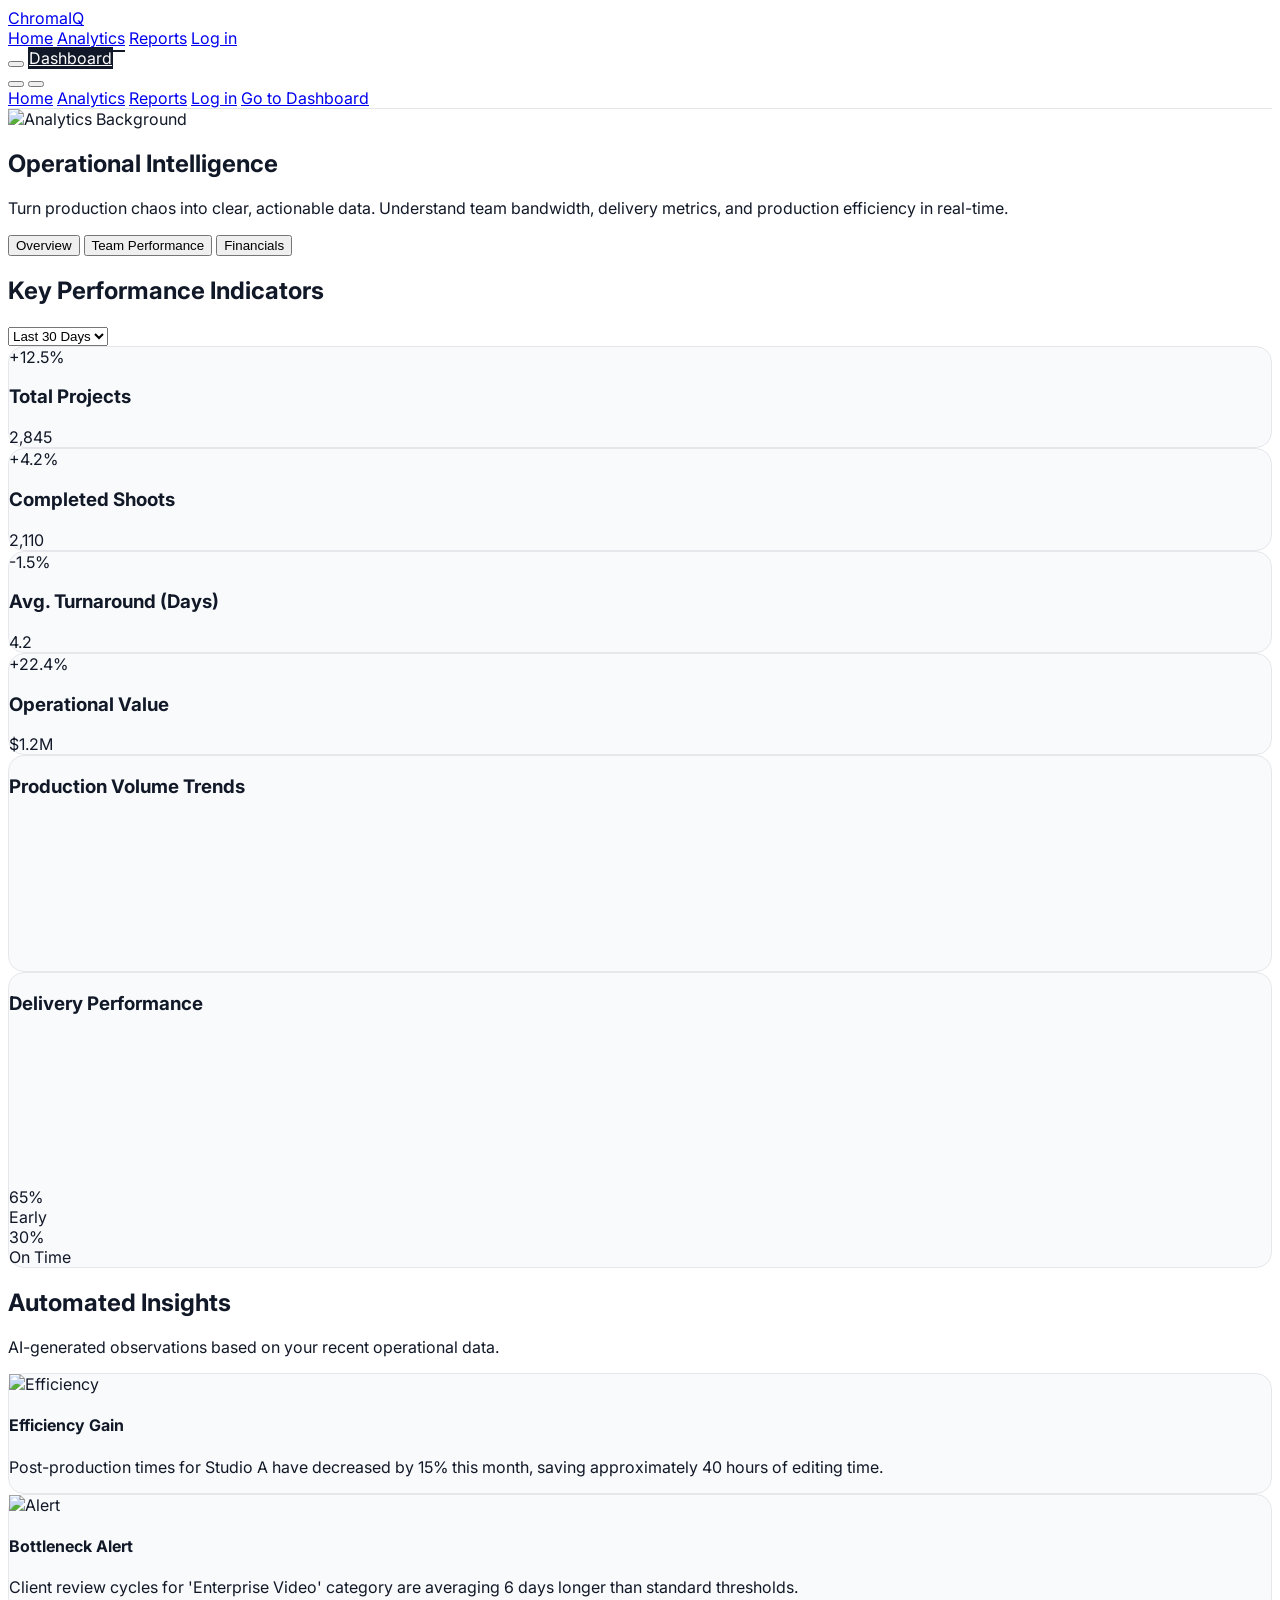
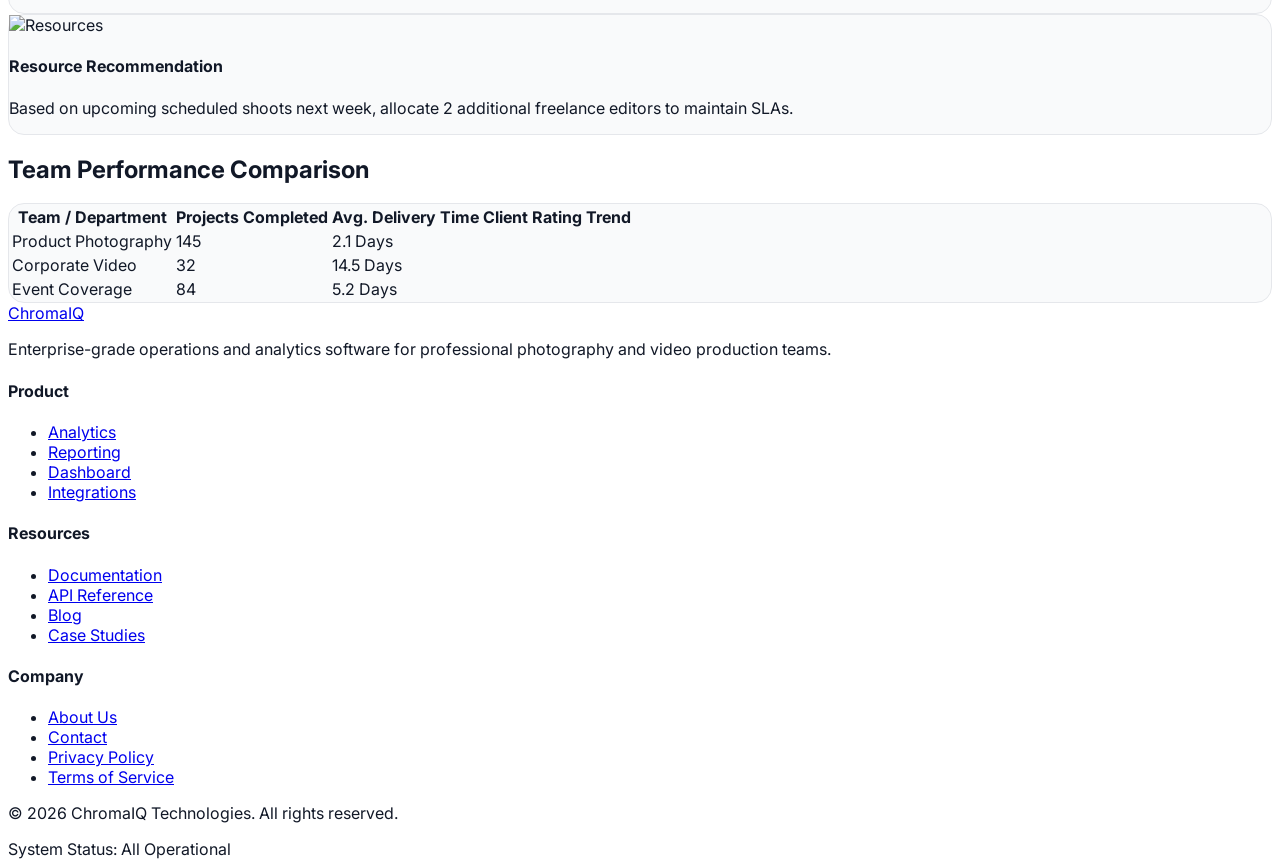
==== analytics.html @ 1019484f "first commit" ====
<!DOCTYPE html>
<html lang="en">
<head>
    <meta charset="UTF-8">
    <meta name="viewport" content="width=device-width, initial-scale=1.0">
    <title>Analytics & Insights | ChromaIQ</title>
    
    <link href="https://fonts.googleapis.com/css2?family=Inter:wght@300;400;500;600;700&display=swap" rel="stylesheet">
    <script src="https://unpkg.com/@phosphor-icons/web"></script>
    <script src="https://cdn.tailwindcss.com"></script>
    
    <script>
        tailwind.config = {
            darkMode: 'class',
            theme: {
                extend: {
                    fontFamily: {
                        sans: ['Inter', 'sans-serif'],
                    },
                    colors: {
                        brand: {
                            50: '#f0fdfa',
                            500: '#14b8a6',
                            900: '#134e4a',
                        }
                    }
                }
            }
        }
    </script>
    <link rel="stylesheet" href="style.css">
    
    <link rel="icon" href="data:image/svg+xml,<svg xmlns=%22http://www.w3.org/2000/svg%22 viewBox=%220 0 100 100%22><text y=%22.9em%22 font-size=%2290%22>⚡</text></svg>">

    <!-- Chart.js -->
    <script src="https://cdn.jsdelivr.net/npm/chart.js"></script>
</head>
<body class="antialiased selection:bg-indigo-500 selection:text-white">

    <!-- Global Header -->
    <header class="glass-header fixed w-full top-0 z-40 transition-all duration-300">
        <div class="max-w-7xl mx-auto px-4 sm:px-6 lg:px-8">
            <div class="flex justify-between items-center h-20 relative">
                <!-- Logo -->
                <div class="flex-1 flex justify-start">
                    <a href="index.html" class="flex items-center gap-2 group">
                        <div class="w-8 h-8 rounded bg-gradient-to-br from-indigo-500 to-purple-600 flex items-center justify-center text-white font-bold text-xl group-hover:shadow-lg transition-all">
                            <i class="ph ph-aperture"></i>
                        </div>
                        <span class="font-bold text-xl tracking-tight">ChromaIQ</span>
                    </a>
                </div>

                <!-- Desktop Nav -->
                <nav class="hidden md:flex absolute left-1/2 -translate-x-1/2 items-center gap-8">
                    <a href="index.html" class="nav-link text-sm font-medium text-gray-500 hover:text-gray-900 dark:text-gray-400 dark:hover:text-white">Home</a>
                    <a href="analytics.html" class="nav-link active text-sm font-medium">Analytics</a>
                    <a href="reports.html" class="nav-link text-sm font-medium text-gray-500 hover:text-gray-900 dark:text-gray-400 dark:hover:text-white">Reports</a>
                    <a href="login.html" class="nav-link text-sm font-medium text-gray-500 hover:text-gray-900 dark:text-gray-400 dark:hover:text-white">Log in</a>
                </nav>

                <!-- Right Actions -->
                <div class="hidden md:flex flex-1 justify-end items-center gap-6">
                    <button class="theme-toggle p-2 rounded-full hover:bg-gray-100 dark:hover:bg-gray-800 transition-colors" aria-label="Toggle Theme">
                        <i class="ph ph-moon text-xl dark:hidden"></i>
                        <i class="ph ph-sun text-xl hidden dark:block"></i>
                    </button>
                    <a href="dashboard.html" class="btn-primary px-5 py-2.5 rounded-full text-sm font-medium flex items-center gap-2">
                        Dashboard <i class="ph ph-arrow-right"></i>
                    </a>
                </div>

                <div class="flex items-center gap-4 md:hidden">
                    <button class="theme-toggle p-2 rounded-full hover:bg-gray-100 dark:hover:bg-gray-800 transition-colors">
                        <i class="ph ph-moon text-xl dark:hidden"></i>
                        <i class="ph ph-sun text-xl hidden dark:block"></i>
                    </button>
                    <button id="mobile-menu-btn" class="p-2 -mr-2 text-gray-600 dark:text-gray-300">
                        <i class="ph ph-list text-2xl"></i>
                    </button>
                </div>
            </div>
        </div>

        <div id="mobile-menu" class="hidden md:hidden bg-white dark:bg-[#0a0a0b] border-t border-gray-200 dark:border-gray-800">
            <div class="px-4 pt-2 pb-6 space-y-1">
                <a href="index.html" class="block px-3 py-3 font-medium text-gray-600 dark:text-gray-400 hover:bg-gray-50 dark:hover:bg-gray-900 rounded-md">Home</a>
                <a href="analytics.html" class="block px-3 py-3 font-medium rounded-md bg-gray-50 dark:bg-gray-900">Analytics</a>
                <a href="reports.html" class="block px-3 py-3 font-medium text-gray-600 dark:text-gray-400 hover:bg-gray-50 dark:hover:bg-gray-900 rounded-md">Reports</a>
                    <a href="login.html" class="nav-link text-sm font-medium text-gray-500 hover:text-gray-900 dark:text-gray-400 dark:hover:text-white">Log in</a>
                <a href="dashboard.html" class="block px-3 py-3 font-medium text-white bg-indigo-600 rounded-md text-center mt-2">Go to Dashboard</a>
            </div>
        </div>
    </header>

    <main class="pt-20">
        <!-- Section 1: Analytics Hero -->
        <section class="relative min-h-[500px] flex items-center justify-center pt-24 pb-20 overflow-hidden border-b border-gray-200 dark:border-gray-800">
            <!-- Background Image -->
            <div class="absolute inset-0 z-0">
                <img src="https://images.unsplash.com/photo-1551288049-bebda4e38f71?auto=format&fit=crop&q=80&w=2070" alt="Analytics Background" class="w-full h-full object-cover object-center transform scale-125 md:scale-110 pointer-events-none">
                <div class="absolute inset-0 bg-white/70 dark:bg-[#0a0a0b]/80 pointer-events-none"></div>
                <div class="absolute top-0 left-1/2 w-[1000px] h-[1000px] -translate-x-1/2 -translate-y-1/2 rounded-full bg-gradient-to-b from-indigo-500/10 to-transparent dark:from-indigo-500/20 blur-3xl pointer-events-none"></div>
            </div>

            <div class="max-w-7xl mx-auto px-4 sm:px-6 lg:px-8 relative z-10 text-center fade-up w-full">
                <h1 class="text-4xl md:text-5xl font-bold tracking-tight mb-6">Operational Intelligence</h1>
                <p class="text-xl text-gray-600 dark:text-gray-400 max-w-2xl mx-auto mb-12">
                    Turn production chaos into clear, actionable data. Understand team bandwidth, delivery metrics, and production efficiency in real-time.
                </p>
                
                <div class="inline-flex bg-white dark:bg-[#0a0a0b] border border-gray-200 dark:border-gray-800 rounded-lg p-1 shadow-sm">
                    <button class="px-4 py-2 rounded-md bg-indigo-50 dark:bg-indigo-900/30 text-indigo-600 dark:text-indigo-400 text-sm font-medium">Overview</button>
                    <button class="px-4 py-2 rounded-md text-gray-500 hover:text-gray-900 dark:hover:text-white text-sm font-medium transition-colors">Team Performance</button>
                    <button class="px-4 py-2 rounded-md text-gray-500 hover:text-gray-900 dark:hover:text-white text-sm font-medium transition-colors">Financials</button>
                </div>
            </div>
        </section>

        <!-- Section 2: Performance Overview -->
        <section class="py-16">
            <div class="max-w-7xl mx-auto px-4 sm:px-6 lg:px-8">
                <div class="flex justify-between items-center mb-8 fade-up">
                    <h2 class="text-2xl font-bold">Key Performance Indicators</h2>
                    <select class="bg-transparent border border-gray-300 dark:border-gray-700 rounded-md py-1.5 pl-3 pr-8 text-sm focus:ring-indigo-500 focus:border-indigo-500">
                        <option>Last 30 Days</option>
                        <option>This Quarter</option>
                        <option>Year to Date</option>
                    </select>
                </div>
                
                <div class="grid grid-cols-1 md:grid-cols-2 lg:grid-cols-4 gap-6 fade-up">
                    <div class="card p-6">
                        <div class="flex justify-between items-start mb-4">
                            <div class="p-2 rounded-lg bg-indigo-50 dark:bg-indigo-900/30 text-indigo-600">
                                <i class="ph ph-briefcase text-xl"></i>
                            </div>
                            <span class="flex items-center text-sm font-medium text-green-600"><i class="ph ph-trend-up mr-1"></i> +12.5%</span>
                        </div>
                        <h3 class="text-gray-500 text-sm font-medium mb-1">Total Projects</h3>
                        <div class="text-3xl font-bold">2,845</div>
                    </div>
                    
                    <div class="card p-6">
                        <div class="flex justify-between items-start mb-4">
                            <div class="p-2 rounded-lg bg-green-50 dark:bg-green-900/30 text-green-600">
                                <i class="ph ph-check-circle text-xl"></i>
                            </div>
                            <span class="flex items-center text-sm font-medium text-green-600"><i class="ph ph-trend-up mr-1"></i> +4.2%</span>
                        </div>
                        <h3 class="text-gray-500 text-sm font-medium mb-1">Completed Shoots</h3>
                        <div class="text-3xl font-bold">2,110</div>
                    </div>

                    <div class="card p-6">
                        <div class="flex justify-between items-start mb-4">
                            <div class="p-2 rounded-lg bg-yellow-50 dark:bg-yellow-900/30 text-yellow-600">
                                <i class="ph ph-clock text-xl"></i>
                            </div>
                            <span class="flex items-center text-sm font-medium text-red-500"><i class="ph ph-trend-down mr-1"></i> -1.5%</span>
                        </div>
                        <h3 class="text-gray-500 text-sm font-medium mb-1">Avg. Turnaround (Days)</h3>
                        <div class="text-3xl font-bold">4.2</div>
                    </div>

                    <div class="card p-6">
                        <div class="flex justify-between items-start mb-4">
                            <div class="p-2 rounded-lg bg-purple-50 dark:bg-purple-900/30 text-purple-600">
                                <i class="ph ph-currency-dollar text-xl"></i>
                            </div>
                            <span class="flex items-center text-sm font-medium text-green-600"><i class="ph ph-trend-up mr-1"></i> +22.4%</span>
                        </div>
                        <h3 class="text-gray-500 text-sm font-medium mb-1">Operational Value</h3>
                        <div class="text-3xl font-bold">$1.2M</div>
                    </div>
                </div>
            </div>
        </section>

        <!-- Section 3: Production Analytics (Charts) -->
        <section class="py-12">
            <div class="max-w-7xl mx-auto px-4 sm:px-6 lg:px-8">
                <div class="grid grid-cols-1 lg:grid-cols-3 gap-8">
                    <div class="card p-6 col-span-1 lg:col-span-2 fade-up">
                        <h3 class="text-lg font-bold mb-6">Production Volume Trends</h3>
                        <div class="w-full h-72">
                            <canvas id="volumeChart"></canvas>
                        </div>
                    </div>
                    
                    <div class="card p-6 col-span-1 fade-up">
                        <h3 class="text-lg font-bold mb-6">Delivery Performance</h3>
                        <div class="w-full h-64 flex justify-center">
                            <canvas id="deliveryChart"></canvas>
                        </div>
                        <div class="mt-4 grid grid-cols-2 gap-4 text-center text-sm">
                            <div>
                                <div class="font-bold text-lg text-indigo-500">65%</div>
                                <div class="text-gray-500">Early</div>
                            </div>
                            <div>
                                <div class="font-bold text-lg text-purple-500">30%</div>
                                <div class="text-gray-500">On Time</div>
                            </div>
                        </div>
                    </div>
                </div>
            </div>
        </section>

        <!-- Section 4: Automated Performance Intelligence -->
        <section class="py-16 bg-gray-50 dark:bg-[#121214] border-y border-gray-200 dark:border-gray-800">
            <div class="max-w-7xl mx-auto px-4 sm:px-6 lg:px-8">
                <div class="mb-10 fade-up">
                    <h2 class="text-2xl font-bold mb-2">Automated Insights</h2>
                    <p class="text-gray-600 dark:text-gray-400">AI-generated observations based on your recent operational data.</p>
                </div>
                
                <div class="grid grid-cols-1 md:grid-cols-3 gap-6">
                    <div class="card p-6 border-l-4 border-l-green-500 fade-up">
                        <div class="flex items-center gap-3 mb-3">
                            <img src="https://images.unsplash.com/photo-1542601906990-b4d3fb778b09?auto=format&fit=crop&q=80&w=100" alt="Efficiency" class="w-6 h-6 rounded-md object-cover">
                            <h4 class="font-semibold">Efficiency Gain</h4>
                        </div>
                        <p class="text-sm text-gray-600 dark:text-gray-400">Post-production times for Studio A have decreased by 15% this month, saving approximately 40 hours of editing time.</p>
                    </div>

                    <div class="card p-6 border-l-4 border-l-yellow-500 fade-up" style="transition-delay: 100ms;">
                        <div class="flex items-center gap-3 mb-3">
                            <img src="https://images.unsplash.com/photo-1517430816045-df4b7de11d1d?auto=format&fit=crop&q=80&w=100" alt="Alert" class="w-6 h-6 rounded-md object-cover">
                            <h4 class="font-semibold">Bottleneck Alert</h4>
                        </div>
                        <p class="text-sm text-gray-600 dark:text-gray-400">Client review cycles for 'Enterprise Video' category are averaging 6 days longer than standard thresholds.</p>
                    </div>

                    <div class="card p-6 border-l-4 border-l-indigo-500 fade-up" style="transition-delay: 200ms;">
                        <div class="flex items-center gap-3 mb-3">
                            <img src="https://images.unsplash.com/photo-1522071820081-009f0129c71c?auto=format&fit=crop&q=80&w=100" alt="Resources" class="w-6 h-6 rounded-md object-cover">
                            <h4 class="font-semibold">Resource Recommendation</h4>
                        </div>
                        <p class="text-sm text-gray-600 dark:text-gray-400">Based on upcoming scheduled shoots next week, allocate 2 additional freelance editors to maintain SLAs.</p>
                    </div>
                </div>
            </div>
        </section>

        <!-- Section 5: Analytics Comparison -->
        <section class="py-16 mb-12">
            <div class="max-w-7xl mx-auto px-4 sm:px-6 lg:px-8 fade-up">
                <h2 class="text-2xl font-bold mb-8">Team Performance Comparison</h2>
                
                <div class="card overflow-hidden">
                    <div class="overflow-x-auto">
                        <table class="w-full text-left border-collapse">
                            <thead>
                                <tr class="bg-gray-50 dark:bg-gray-900 border-b border-gray-200 dark:border-gray-800 text-sm font-medium text-gray-500">
                                    <th class="py-4 px-6">Team / Department</th>
                                    <th class="py-4 px-6">Projects Completed</th>
                                    <th class="py-4 px-6">Avg. Delivery Time</th>
                                    <th class="py-4 px-6">Client Rating</th>
                                    <th class="py-4 px-6 text-right">Trend</th>
                                </tr>
                            </thead>
                            <tbody class="divide-y divide-gray-200 dark:divide-gray-800 text-sm">
                                <tr class="hover:bg-gray-50 dark:hover:bg-gray-800/50 transition-colors">
                                    <td class="py-4 px-6 font-medium">Product Photography</td>
                                    <td class="py-4 px-6">145</td>
                                    <td class="py-4 px-6">2.1 Days</td>
                                    <td class="py-4 px-6">
                                        <div class="flex text-yellow-400"><i class="ph-fill ph-star"></i><i class="ph-fill ph-star"></i><i class="ph-fill ph-star"></i><i class="ph-fill ph-star"></i><i class="ph-fill ph-star-half"></i></div>
                                    </td>
                                    <td class="py-4 px-6 text-right text-green-500"><i class="ph ph-trend-up"></i></td>
                                </tr>
                                <tr class="hover:bg-gray-50 dark:hover:bg-gray-800/50 transition-colors">
                                    <td class="py-4 px-6 font-medium">Corporate Video</td>
                                    <td class="py-4 px-6">32</td>
                                    <td class="py-4 px-6">14.5 Days</td>
                                    <td class="py-4 px-6">
                                        <div class="flex text-yellow-400"><i class="ph-fill ph-star"></i><i class="ph-fill ph-star"></i><i class="ph-fill ph-star"></i><i class="ph-fill ph-star"></i><i class="ph ph-star"></i></div>
                                    </td>
                                    <td class="py-4 px-6 text-right text-gray-400"><i class="ph ph-minus"></i></td>
                                </tr>
                                <tr class="hover:bg-gray-50 dark:hover:bg-gray-800/50 transition-colors">
                                    <td class="py-4 px-6 font-medium">Event Coverage</td>
                                    <td class="py-4 px-6">84</td>
                                    <td class="py-4 px-6">5.2 Days</td>
                                    <td class="py-4 px-6">
                                        <div class="flex text-yellow-400"><i class="ph-fill ph-star"></i><i class="ph-fill ph-star"></i><i class="ph-fill ph-star"></i><i class="ph-fill ph-star"></i><i class="ph-fill ph-star"></i></div>
                                    </td>
                                    <td class="py-4 px-6 text-right text-red-500"><i class="ph ph-trend-down"></i></td>
                                </tr>
                            </tbody>
                        </table>
                    </div>
                </div>
            </div>
        </section>
    </main>

    <!-- Global Footer -->
    <footer class="bg-white dark:bg-[#0a0a0b] border-t border-gray-200 dark:border-gray-800 pt-16 pb-8">
        <div class="max-w-7xl mx-auto px-4 sm:px-6 lg:px-8">
            <div class="grid grid-cols-1 md:grid-cols-4 gap-12 mb-12">
                <div class="col-span-1 md:col-span-1">
                    <a href="index.html" class="flex items-center gap-2 mb-4">
                        <div class="w-6 h-6 rounded bg-gradient-to-br from-indigo-500 to-purple-600 flex items-center justify-center text-white font-bold text-sm">
                            <i class="ph ph-aperture"></i>
                        </div>
                        <span class="font-bold text-lg tracking-tight">ChromaIQ</span>
                    </a>
                    <p class="text-sm text-gray-500 dark:text-gray-400 mb-6">
                        Enterprise-grade operations and analytics software for professional photography and video production teams.
                    </p>
                    <div class="flex items-center gap-4">
                        <a href="#" class="text-gray-400 hover:text-gray-900 dark:hover:text-white transition-colors"><i class="ph-fill ph-linkedin-logo text-xl"></i></a>
                        <a href="#" class="text-gray-400 hover:text-gray-900 dark:hover:text-white transition-colors"><i class="ph-fill ph-x-logo text-xl"></i></a>
                        <a href="#" class="text-gray-400 hover:text-gray-900 dark:hover:text-white transition-colors"><i class="ph-fill ph-instagram-logo text-xl"></i></a>
                        <a href="#" class="text-gray-400 hover:text-gray-900 dark:hover:text-white transition-colors"><i class="ph-fill ph-youtube-logo text-xl"></i></a>
                    </div>
                </div>
                
                <div>
                    <h4 class="font-semibold mb-4 text-sm uppercase tracking-wider">Product</h4>
                    <ul class="space-y-3 text-sm text-gray-500 dark:text-gray-400">
                        <li><a href="analytics.html" class="hover:text-indigo-500 transition-colors">Analytics</a></li>
                        <li><a href="reports.html" class="hover:text-indigo-500 transition-colors">Reporting</a></li>
                        <li><a href="dashboard.html" class="hover:text-indigo-500 transition-colors">Dashboard</a></li>
                        <li><a href="#" class="hover:text-indigo-500 transition-colors">Integrations</a></li>
                    </ul>
                </div>
                
                <div>
                    <h4 class="font-semibold mb-4 text-sm uppercase tracking-wider">Resources</h4>
                    <ul class="space-y-3 text-sm text-gray-500 dark:text-gray-400">
                        <li><a href="#" class="hover:text-indigo-500 transition-colors">Documentation</a></li>
                        <li><a href="#" class="hover:text-indigo-500 transition-colors">API Reference</a></li>
                        <li><a href="#" class="hover:text-indigo-500 transition-colors">Blog</a></li>
                        <li><a href="#" class="hover:text-indigo-500 transition-colors">Case Studies</a></li>
                    </ul>
                </div>
                
                <div>
                    <h4 class="font-semibold mb-4 text-sm uppercase tracking-wider">Company</h4>
                    <ul class="space-y-3 text-sm text-gray-500 dark:text-gray-400">
                        <li><a href="#" class="hover:text-indigo-500 transition-colors">About Us</a></li>
                        <li><a href="#" class="hover:text-indigo-500 transition-colors">Contact</a></li>
                        <li><a href="#" class="hover:text-indigo-500 transition-colors">Privacy Policy</a></li>
                        <li><a href="#" class="hover:text-indigo-500 transition-colors">Terms of Service</a></li>
                    </ul>
                </div>
            </div>
            
            <div class="border-t border-gray-200 dark:border-gray-800 pt-8 flex flex-col md:flex-row justify-between items-center gap-4 text-sm text-gray-500">
                <p>&copy; 2026 ChromaIQ Technologies. All rights reserved.</p>
                <div class="flex gap-4">
                    <span>System Status: <span class="text-green-500">All Operational</span></span>
                </div>
            </div>
        </div>
    </footer>

    <!-- Back to Top -->
    <button id="back-to-top" class="w-12 h-12 rounded-full bg-indigo-600 text-white flex items-center justify-center shadow-lg hover:bg-indigo-700 transition-colors" aria-label="Back to top">
        <i class="ph-bold ph-arrow-up"></i>
    </button>

    <script src="script.js"></script>
    <script>
        // Charts Initialization
        document.addEventListener('DOMContentLoaded', function() {
            const getColors = () => {
                const isDark = document.documentElement.classList.contains('dark');
                return {
                    text: isDark ? '#9ca3af' : '#6b7280',
                    grid: isDark ? '#27272a' : '#e5e7eb',
                };
            };

            const initCharts = () => {
                const colors = getColors();
                
                // Volume Chart
                const ctxVolume = document.getElementById('volumeChart');
                if (ctxVolume) {
                    new Chart(ctxVolume, {
                        type: 'line',
                        data: {
                            labels: ['Jan', 'Feb', 'Mar', 'Apr', 'May', 'Jun'],
                            datasets: [{
                                label: 'Photography',
                                data: [65, 78, 90, 81, 105, 120],
                                borderColor: '#6366f1',
                                backgroundColor: 'rgba(99, 102, 241, 0.1)',
                                tension: 0.4,
                                fill: true
                            }, {
                                label: 'Video',
                                data: [28, 40, 35, 50, 48, 65],
                                borderColor: '#a855f7',
                                tension: 0.4
                            }]
                        },
                        options: {
                            responsive: true,
                            maintainAspectRatio: false,
                            plugins: { legend: { labels: { color: colors.text } } },
                            scales: {
                                x: { grid: { color: colors.grid }, ticks: { color: colors.text } },
                                y: { grid: { color: colors.grid }, ticks: { color: colors.text } }
                            }
                        }
                    });
                }

                // Delivery Chart
                const ctxDelivery = document.getElementById('deliveryChart');
                if (ctxDelivery) {
                    new Chart(ctxDelivery, {
                        type: 'doughnut',
                        data: {
                            labels: ['Early', 'On Time', 'Late'],
                            datasets: [{
                                data: [65, 30, 5],
                                backgroundColor: ['#6366f1', '#a855f7', '#ef4444'],
                                borderWidth: 0
                            }]
                        },
                        options: {
                            responsive: true,
                            maintainAspectRatio: false,
                            cutout: '75%',
                            plugins: {
                                legend: { position: 'bottom', labels: { color: colors.text } }
                            }
                        }
                    });
                }
            };

            initCharts();
            
            // Re-init charts on theme toggle to update colors (simplified for static demo)
            const toggles = document.querySelectorAll('.theme-toggle');
            toggles.forEach(toggle => {
                toggle.addEventListener('click', () => {
                    setTimeout(() => {
                        Chart.helpers.each(Chart.instances, function(instance) {
                            const colors = getColors();
                            instance.options.plugins.legend.labels.color = colors.text;
                            if (instance.options.scales) {
                                instance.options.scales.x.grid.color = colors.grid;
                                instance.options.scales.x.ticks.color = colors.text;
                                instance.options.scales.y.grid.color = colors.grid;
                                instance.options.scales.y.ticks.color = colors.text;
                            }
                            instance.update();
                        });
                    }, 50);
                });
            });
        });
    </script>
</body>
</html>
---- style.css ----
:root {
  --bg-primary: #ffffff;
  --bg-secondary: #f9fafb;
  --text-primary: #111827;
  --text-secondary: #4b5563;
  --border-color: #e5e7eb;
  --accent-color: #0f172a;
  --glass-bg: rgba(255, 255, 255, 0.8);
}

.dark {
  --bg-primary: #0a0a0b;
  --bg-secondary: #121214;
  --text-primary: #f9fafb;
  --text-secondary: #9ca3af;
  --border-color: #27272a;
  --accent-color: #ffffff;
  --glass-bg: rgba(10, 10, 11, 0.8);
}

body {
  background-color: var(--bg-primary);
  color: var(--text-primary);
  transition: background-color 0.3s ease, color 0.3s ease;
  font-family: 'Inter', sans-serif;
  overflow-x: hidden;
}

.glass-header {
  background-color: var(--glass-bg);
  backdrop-filter: blur(12px);
  -webkit-backdrop-filter: blur(12px);
  border-bottom: 1px solid var(--border-color);
}

.card {
  background-color: var(--bg-secondary);
  border: 1px solid var(--border-color);
  border-radius: 1rem;
  transition: transform 0.2s ease, box-shadow 0.2s ease;
}

.card:hover {
  transform: translateY(-2px);
  box-shadow: 0 10px 25px -5px rgba(0, 0, 0, 0.05);
}

.dark .card:hover {
  box-shadow: 0 10px 25px -5px rgba(0, 0, 0, 0.5);
}

.btn-primary {
  background-color: var(--text-primary);
  color: var(--bg-primary);
  border: 1px solid transparent;
  transition: all 0.2s ease;
}

.btn-primary:hover {
  opacity: 0.9;
  transform: translateY(-1px);
}

.btn-secondary {
  background-color: transparent;
  color: var(--text-primary);
  border: 1px solid var(--border-color);
  transition: all 0.2s ease;
}

.btn-secondary:hover {
  background-color: var(--bg-secondary);
}

.text-gradient {
  background: linear-gradient(135deg, #667eea 0%, #764ba2 100%);
  -webkit-background-clip: text;
  -webkit-text-fill-color: transparent;
}

.dark .text-gradient {
  background: linear-gradient(135deg, #a7b5ff 0%, #c49fff 100%);
  -webkit-background-clip: text;
  -webkit-text-fill-color: transparent;
}

/* Animations */
.fade-up {
  opacity: 0;
  transform: translateY(20px);
  transition: opacity 0.6s ease-out, transform 0.6s ease-out;
}

.fade-up.visible {
  opacity: 1;
  transform: translateY(0);
}

#back-to-top {
  position: fixed;
  bottom: 2rem;
  right: 2rem;
  z-index: 50;
  opacity: 0;
  visibility: hidden;
  transition: all 0.3s ease;
}

#back-to-top.visible {
  opacity: 1;
  visibility: visible;
}

.nav-link {
  position: relative;
}

.nav-link::after {
  content: '';
  position: absolute;
  bottom: -4px;
  left: 0;
  width: 0%;
  height: 2px;
  background-color: var(--text-primary);
  transition: width 0.3s ease;
}

.nav-link:hover::after, .nav-link.active::after {
  width: 100%;
}

/* Sidebar transitions */
.sidebar {
  transition: transform 0.3s ease;
}

/* Hide scrollbar for clean UI */
::-webkit-scrollbar {
  width: 8px;
  height: 8px;
}
::-webkit-scrollbar-track {
  background: var(--bg-primary);
}
::-webkit-scrollbar-thumb {
  background: var(--border-color);
  border-radius: 4px;
}
::-webkit-scrollbar-thumb:hover {
  background: var(--text-secondary);
}

.dashboard-hidden {
  display: none !important;
}
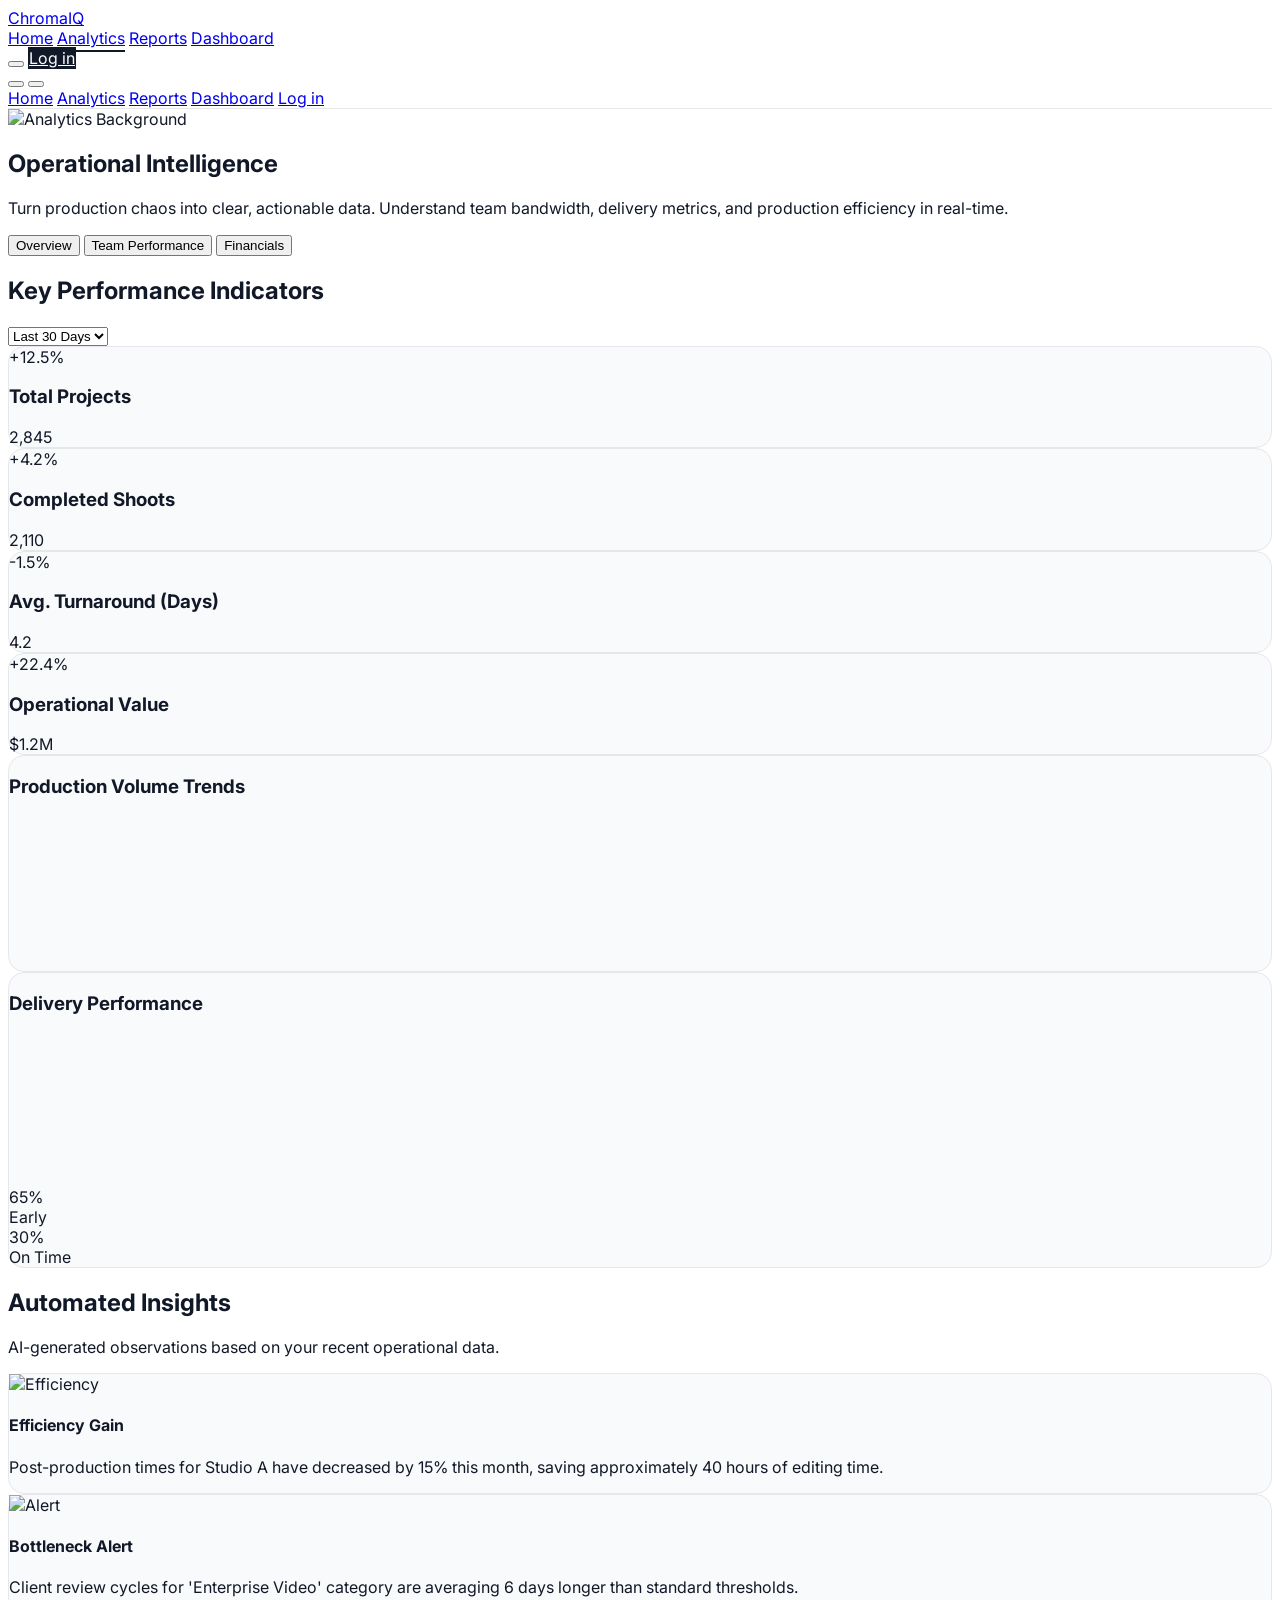
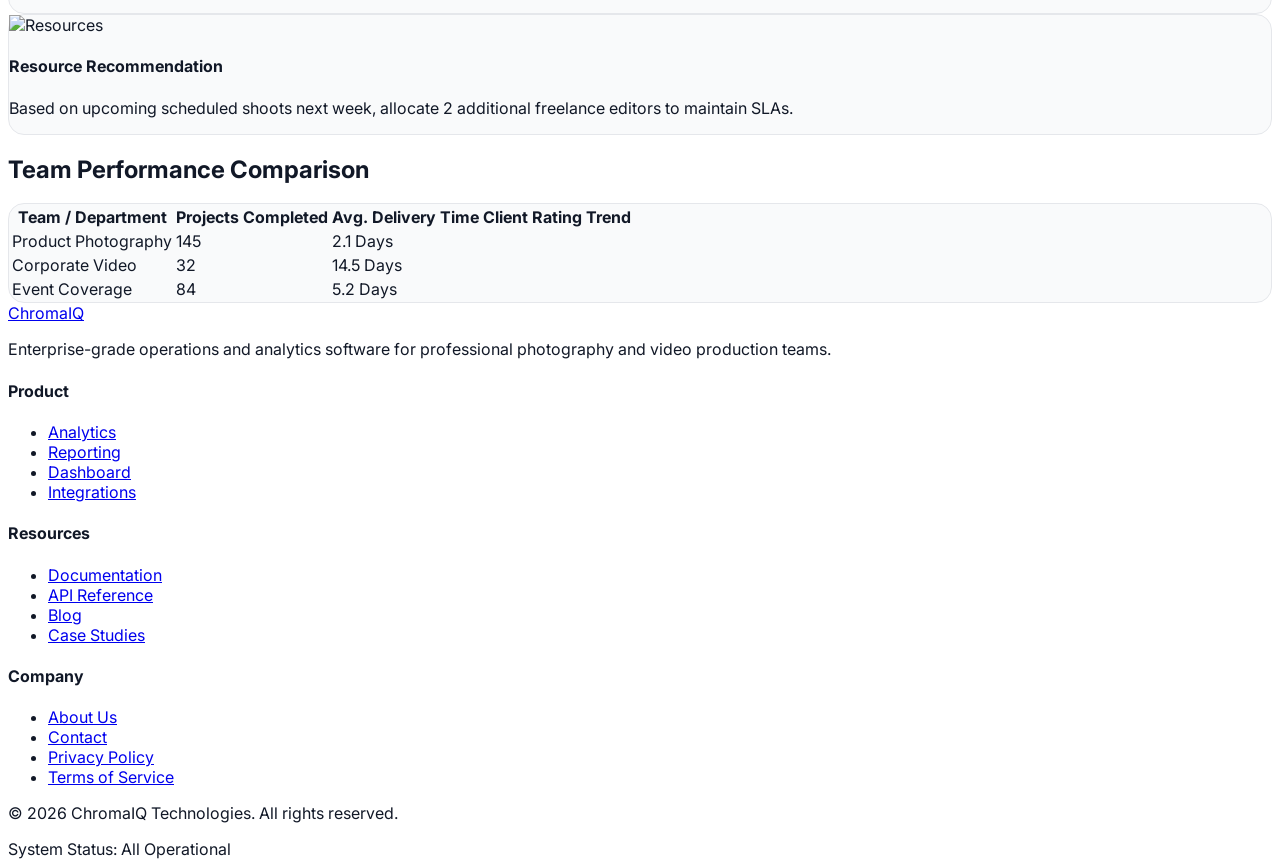
==== commit 19b0704c: "index" ====
--- a/analytics.html
+++ b/analytics.html
@@ -30,7 +30,7 @@
     </script>
     <link rel="stylesheet" href="style.css">
     
-    <link rel="icon" href="data:image/svg+xml,<svg xmlns=%22http://www.w3.org/2000/svg%22 viewBox=%220 0 100 100%22><text y=%22.9em%22 font-size=%2290%22>⚡</text></svg>">
+    <link rel="icon" href="favicon.svg" type="image/svg+xml">
 
     <!-- Chart.js -->
     <script src="https://cdn.jsdelivr.net/npm/chart.js"></script>
@@ -56,7 +56,7 @@
                     <a href="index.html" class="nav-link text-sm font-medium text-gray-500 hover:text-gray-900 dark:text-gray-400 dark:hover:text-white">Home</a>
                     <a href="analytics.html" class="nav-link active text-sm font-medium">Analytics</a>
                     <a href="reports.html" class="nav-link text-sm font-medium text-gray-500 hover:text-gray-900 dark:text-gray-400 dark:hover:text-white">Reports</a>
-                    <a href="login.html" class="nav-link text-sm font-medium text-gray-500 hover:text-gray-900 dark:text-gray-400 dark:hover:text-white">Log in</a>
+                    <a href="dashboard.html" class="nav-link text-sm font-medium text-gray-500 hover:text-gray-900 dark:text-gray-400 dark:hover:text-white">Dashboard</a>
                 </nav>
 
                 <!-- Right Actions -->
@@ -65,8 +65,8 @@
                         <i class="ph ph-moon text-xl dark:hidden"></i>
                         <i class="ph ph-sun text-xl hidden dark:block"></i>
                     </button>
-                    <a href="dashboard.html" class="btn-primary px-5 py-2.5 rounded-full text-sm font-medium flex items-center gap-2">
-                        Dashboard <i class="ph ph-arrow-right"></i>
+                    <a href="login.html" class="btn-primary px-5 py-2.5 rounded-full text-sm font-medium flex items-center gap-2">
+                        Log in <i class="ph ph-sign-in"></i>
                     </a>
                 </div>
 
@@ -87,8 +87,8 @@
                 <a href="index.html" class="block px-3 py-3 font-medium text-gray-600 dark:text-gray-400 hover:bg-gray-50 dark:hover:bg-gray-900 rounded-md">Home</a>
                 <a href="analytics.html" class="block px-3 py-3 font-medium rounded-md bg-gray-50 dark:bg-gray-900">Analytics</a>
                 <a href="reports.html" class="block px-3 py-3 font-medium text-gray-600 dark:text-gray-400 hover:bg-gray-50 dark:hover:bg-gray-900 rounded-md">Reports</a>
-                    <a href="login.html" class="nav-link text-sm font-medium text-gray-500 hover:text-gray-900 dark:text-gray-400 dark:hover:text-white">Log in</a>
-                <a href="dashboard.html" class="block px-3 py-3 font-medium text-white bg-indigo-600 rounded-md text-center mt-2">Go to Dashboard</a>
+                <a href="dashboard.html" class="block px-3 py-3 font-medium text-gray-600 dark:text-gray-400 hover:bg-gray-50 dark:hover:bg-gray-900 rounded-md">Dashboard</a>
+                <a href="login.html" class="block px-3 py-3 font-medium text-white bg-indigo-600 rounded-md text-center mt-2 flex justify-center items-center gap-2">Log in <i class="ph ph-sign-in"></i></a>
             </div>
         </div>
     </header>
@@ -122,10 +122,10 @@
             <div class="max-w-7xl mx-auto px-4 sm:px-6 lg:px-8">
                 <div class="flex justify-between items-center mb-8 fade-up">
                     <h2 class="text-2xl font-bold">Key Performance Indicators</h2>
-                    <select class="bg-transparent border border-gray-300 dark:border-gray-700 rounded-md py-1.5 pl-3 pr-8 text-sm focus:ring-indigo-500 focus:border-indigo-500">
-                        <option>Last 30 Days</option>
-                        <option>This Quarter</option>
-                        <option>Year to Date</option>
+                    <select class="bg-white dark:bg-[#121214] border border-gray-300 dark:border-gray-700 rounded-md py-1.5 pl-3 pr-8 text-sm text-gray-900 dark:text-gray-100 focus:ring-indigo-500 focus:border-indigo-500">
+                        <option class="bg-white dark:bg-[#121214] text-gray-900 dark:text-gray-100">Last 30 Days</option>
+                        <option class="bg-white dark:bg-[#121214] text-gray-900 dark:text-gray-100">This Quarter</option>
+                        <option class="bg-white dark:bg-[#121214] text-gray-900 dark:text-gray-100">Year to Date</option>
                     </select>
                 </div>
                 
